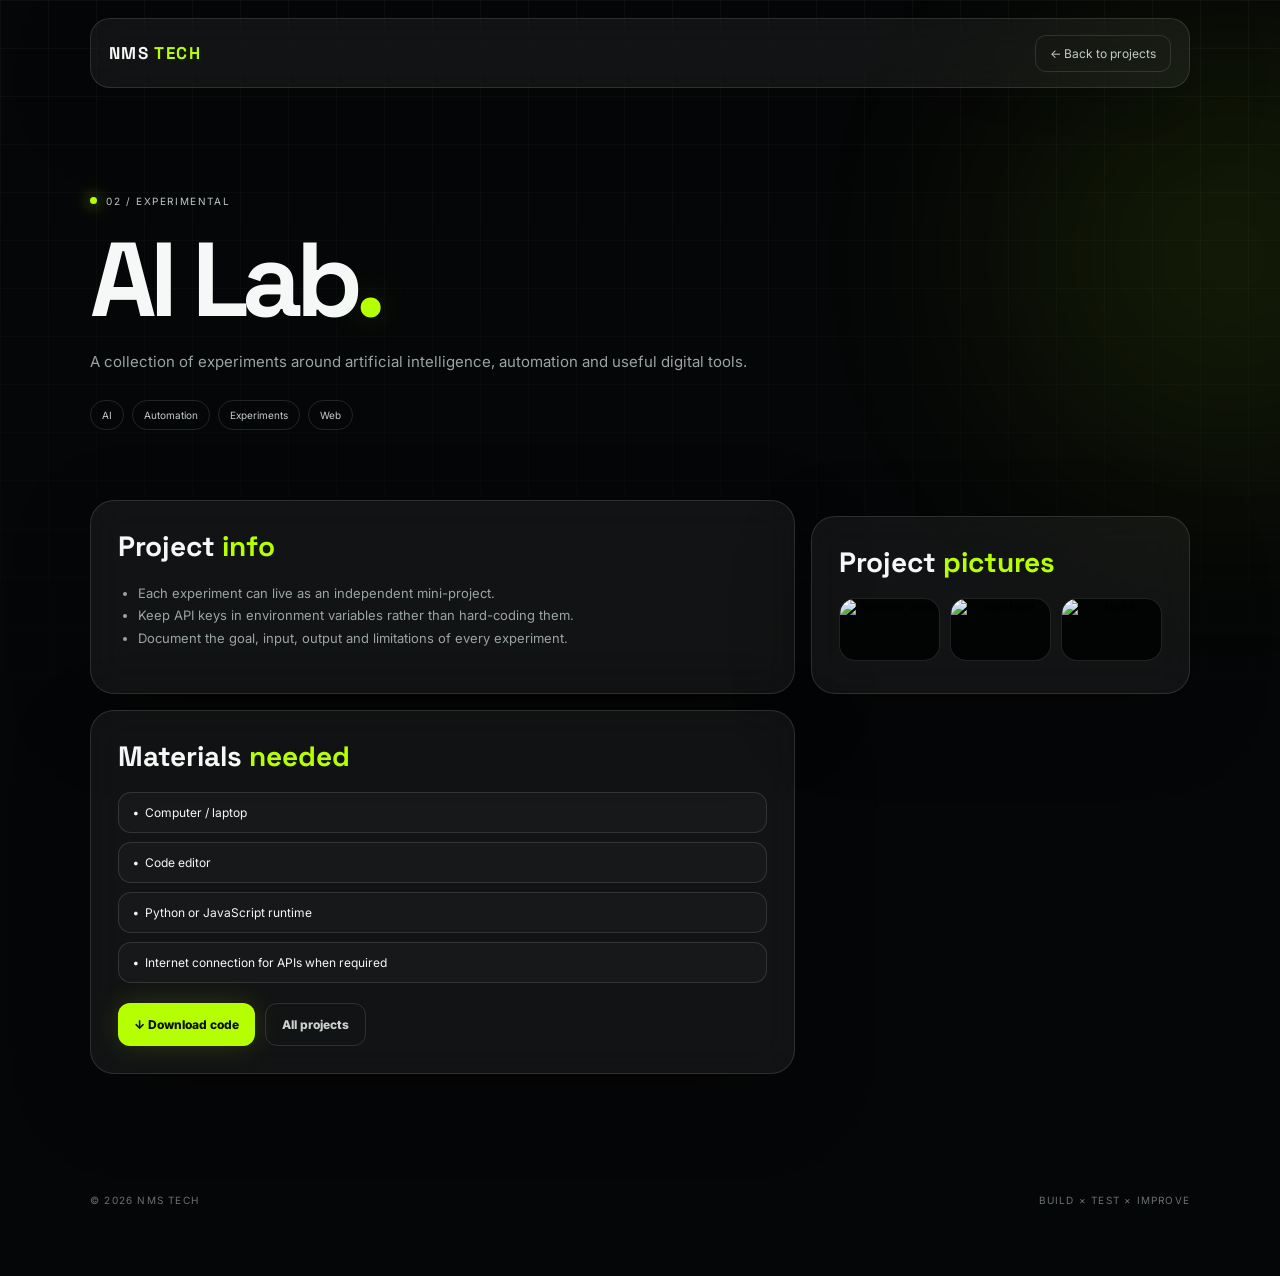
==== ai-lab.html @ 883e6a72 "Add files via upload" ====
<!DOCTYPE html><html lang="en"><head><meta charset="UTF-8"><meta name="viewport" content="width=device-width,initial-scale=1.0"><title>AI Lab — NMS TECH</title><link rel="stylesheet" href="project.css"></head><body>
<header class="topbar wrap glass"><a class="brand" href="../index.html#work">NMS <b>TECH</b></a><a class="back" href="../index.html#work">← Back to projects</a></header>
<main class="wrap"><section class="hero"><div class="eyebrow"><i class="dot"></i>02 / EXPERIMENTAL</div><h1>AI Lab<span>.</span></h1><p class="lead">A collection of experiments around artificial intelligence, automation and useful digital tools.</p><div class="tags"><span class="tag">AI</span><span class="tag">Automation</span><span class="tag">Experiments</span><span class="tag">Web</span></div></section>
<section class="grid"><div><article class="panel glass"><h2>Project <span>info</span></h2><ul><li>Each experiment can live as an independent mini-project.</li><li>Keep API keys in environment variables rather than hard-coding them.</li><li>Document the goal, input, output and limitations of every experiment.</li></ul></article>
</div>
<article class="panel glass" style="margin-top:16px"><h2>Project <span>pictures</span></h2><div class="gallery"><button class="thumb" data-image="images/ai-lab/1.svg" data-title="System view"><img src="images/ai-lab/1.svg" alt="System view"></button><button class="thumb" data-image="images/ai-lab/2.svg" data-title="Interface"><img src="images/ai-lab/2.svg" alt="Interface"></button><button class="thumb" data-image="images/ai-lab/3.svg" data-title="Build"><img src="images/ai-lab/3.svg" alt="Build"></button></div></article><aside class="panel glass"><h2>Materials <span>needed</span></h2><div class="materials"><div class="material"><b>•</b>Computer / laptop</div><div class="material"><b>•</b>Code editor</div><div class="material"><b>•</b>Python or JavaScript runtime</div><div class="material"><b>•</b>Internet connection for APIs when required</div></div><div class="actions"><a class="btn primary" href="../downloads/ai-lab-code.txt" download>↓ Download code</a><a class="btn secondary" href="../index.html#work">All projects</a></div></aside></section>
<footer class="footer"><span>© 2026 NMS TECH</span><span>BUILD × TEST × IMPROVE</span></footer></main><div class="modal" id="imageModal" aria-hidden="true"><div class="modal-card"><button class="close-modal" id="closeModal" aria-label="Close">×</button><img id="modalImage" src="" alt=""><div class="modal-info"><strong id="modalTitle">Project picture</strong><span>Click outside to close</span></div></div></div><script>const modal=document.getElementById('imageModal'),img=document.getElementById('modalImage'),ttl=document.getElementById('modalTitle');document.querySelectorAll('.thumb').forEach(t=>t.onclick=()=>{img.src=t.dataset.image;img.alt=t.dataset.title;ttl.textContent=t.dataset.title;modal.classList.add('open')});function closeModal(){modal.classList.remove('open');img.src=''}document.getElementById('closeModal').onclick=closeModal;modal.onclick=e=>{if(e.target===modal)closeModal()};document.onkeydown=e=>{if(e.key==='Escape')closeModal()};</script></body></html>
---- project.css ----
@import url('https://fonts.googleapis.com/css2?family=Inter:wght@400;500;600;700;800&family=Space+Grotesk:wght@400;500;600;700&display=swap');
:root{--bg:#050607;--text:#f5f8f6;--muted:#9ba5a0;--neon:#b6ff00;--cyan:#00e5ff;--line:rgba(255,255,255,.12);--glass:rgba(255,255,255,.055)}
*{box-sizing:border-box}html{scroll-behavior:smooth}body{margin:0;background:var(--bg);color:var(--text);font-family:Inter,sans-serif;overflow-x:hidden}
body:before{content:"";position:fixed;inset:0;z-index:-3;background-image:linear-gradient(rgba(255,255,255,.035) 1px,transparent 1px),linear-gradient(90deg,rgba(255,255,255,.035) 1px,transparent 1px);background-size:48px 48px;mask-image:linear-gradient(to bottom,black,transparent 90%)}
body:after{content:"";position:fixed;width:420px;height:420px;right:-160px;top:5%;border-radius:50%;background:var(--neon);filter:blur(130px);opacity:.1;z-index:-2}
a{color:inherit;text-decoration:none}.wrap{width:min(1100px,calc(100% - 36px));margin:auto}.glass{background:var(--glass);border:1px solid var(--line);backdrop-filter:blur(18px);box-shadow:0 25px 80px rgba(0,0,0,.25)}
.topbar{height:70px;margin:18px auto 0;border-radius:20px;display:flex;align-items:center;justify-content:space-between;padding:0 18px;position:sticky;top:18px;z-index:10}.brand{font:800 17px "Space Grotesk";letter-spacing:.08em}.brand b{color:var(--neon)}.back{font-size:12px;color:#c4cbc7;border:1px solid var(--line);padding:10px 14px;border-radius:11px}.back:hover{border-color:rgba(182,255,0,.4);color:var(--neon)}
.hero{padding:100px 0 50px}.eyebrow{display:inline-flex;gap:9px;align-items:center;color:#bfc8c3;font-size:10px;letter-spacing:.16em}.dot{width:7px;height:7px;border-radius:50%;background:var(--neon);box-shadow:0 0 16px var(--neon)}h1{font:800 clamp(52px,9vw,105px)/.9 "Space Grotesk";letter-spacing:-.065em;margin:25px 0 20px}h1 span{color:var(--neon);text-shadow:0 0 35px rgba(182,255,0,.2)}.lead{max-width:700px;color:var(--muted);line-height:1.8;font-size:15px}.tags{display:flex;flex-wrap:wrap;gap:8px;margin-top:25px}.tag{border:1px solid var(--line);border-radius:999px;padding:8px 11px;font-size:10px;color:#c4ccc7}
.grid{display:grid;grid-template-columns:1.3fr .7fr;gap:16px;margin:20px 0 90px}.panel{border-radius:24px;padding:27px}.panel h2{font:700 28px "Space Grotesk";margin:0 0 18px}.panel h2 span{color:var(--neon)}.panel p,.panel li{color:var(--muted);line-height:1.75;font-size:13px}.panel ul{padding-left:20px}.materials{display:grid;gap:9px}.material{padding:12px 14px;border:1px solid var(--line);border-radius:13px;background:rgba(255,255,255,.025);font-size:12px}.material b{color:var(--text);margin-right:6px}.video{margin-top:16px;aspect-ratio:16/9;border-radius:18px;border:1px dashed rgba(0,229,255,.35);display:grid;place-items:center;text-align:center;background:linear-gradient(135deg,rgba(0,229,255,.04),rgba(182,255,0,.035));overflow:hidden}.video .play{width:58px;height:58px;border-radius:50%;border:1px solid rgba(182,255,0,.5);display:grid;place-items:center;color:var(--neon);font-size:20px;margin:auto auto 12px}.video p{margin:0;color:#89938e}.actions{display:flex;gap:10px;flex-wrap:wrap;margin-top:20px}.btn{display:inline-flex;align-items:center;gap:10px;border-radius:12px;padding:13px 16px;font-weight:800;font-size:12px}.primary{background:var(--neon);color:#081000;box-shadow:0 0 28px rgba(182,255,0,.15)}.secondary{border:1px solid var(--line);color:#cbd2ce}.code{margin-top:90px}.code pre{white-space:pre-wrap;overflow:auto;background:#020303;border:1px solid var(--line);padding:18px;border-radius:15px;color:#b7c1bc;font:12px/1.7 ui-monospace,SFMono-Regular,Consolas,monospace}.footer{padding:30px 0 70px;color:#69726d;font-size:10px;letter-spacing:.12em;display:flex;justify-content:space-between}@media(max-width:800px){.grid{grid-template-columns:1fr}.topbar{position:relative;top:0}.hero{padding-top:65px}.footer{display:block;line-height:2.2}}
.gallery{margin-top:16px;display:grid;grid-template-columns:repeat(3,1fr);gap:10px}.thumb{padding:0;border:1px solid var(--line);border-radius:16px;overflow:hidden;background:#020303;cursor:pointer;position:relative;aspect-ratio:16/10}.thumb img{width:100%;height:100%;object-fit:cover;display:block;transition:transform .35s ease,filter .35s ease}.thumb:after{content:"VIEW";position:absolute;right:9px;bottom:9px;font-size:9px;font-weight:800;letter-spacing:.12em;padding:6px 8px;border:1px solid rgba(182,255,0,.4);border-radius:8px;background:rgba(5,6,7,.72);color:var(--neon);opacity:0;transform:translateY(5px);transition:.25s}.thumb:hover img{transform:scale(1.05);filter:saturate(1.15)}.thumb:hover:after{opacity:1;transform:none}.modal{position:fixed;inset:0;background:rgba(0,0,0,.78);backdrop-filter:blur(14px);display:none;align-items:center;justify-content:center;padding:24px;z-index:100}.modal.open{display:flex}.modal-card{width:min(1000px,96vw);max-height:90vh;background:#070909;border:1px solid rgba(0,229,255,.28);border-radius:24px;box-shadow:0 30px 100px rgba(0,0,0,.65);overflow:hidden;position:relative}.modal-card img{width:100%;max-height:72vh;object-fit:contain;display:block;background:#020303}.modal-info{padding:14px 18px;display:flex;justify-content:space-between;align-items:center;gap:15px}.modal-info strong{font:700 18px "Space Grotesk"}.modal-info span{font-size:11px;color:var(--muted)}.close-modal{position:absolute;right:14px;top:14px;width:40px;height:40px;border-radius:12px;border:1px solid rgba(255,255,255,.18);background:rgba(5,6,7,.8);color:#fff;font-size:20px;cursor:pointer;z-index:2}.app-btn{background:linear-gradient(135deg,var(--cyan),var(--neon));color:#041014;box-shadow:0 0 28px rgba(0,229,255,.14)}@media(max-width:650px){.gallery{grid-template-columns:1fr 1fr}.modal{padding:12px}.modal-card{border-radius:18px}}
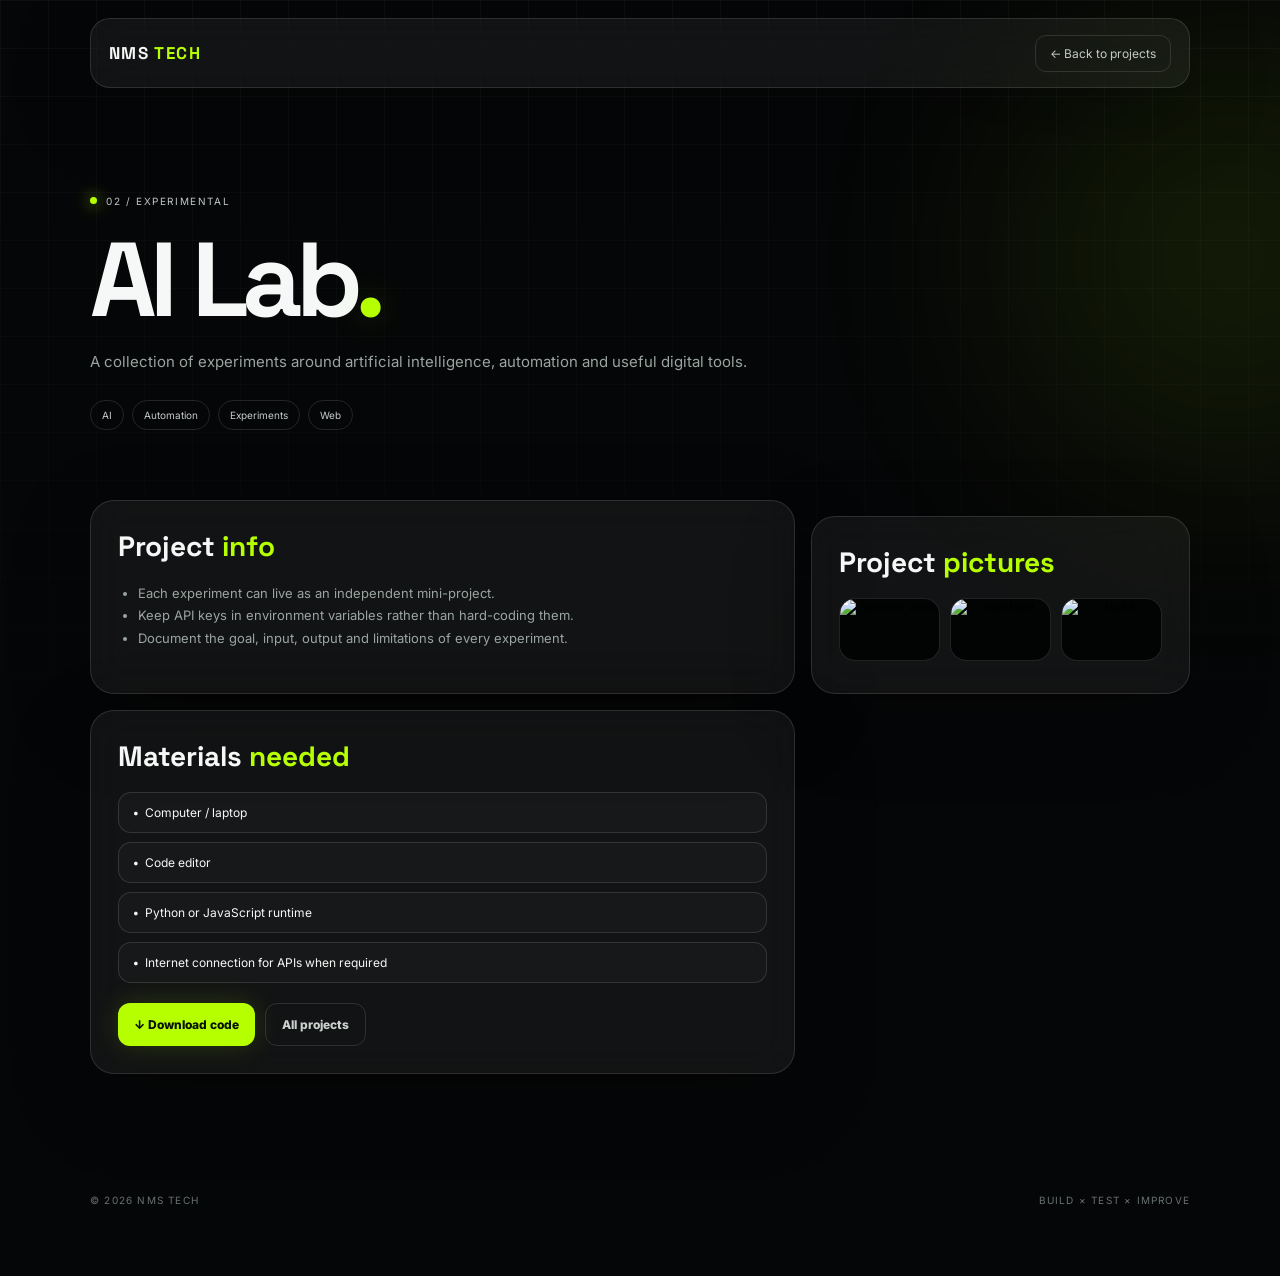
==== commit ef36b297: "Add files via upload" ====
--- a/ai-lab.html
+++ b/ai-lab.html
@@ -1,7 +1,7 @@
 <!DOCTYPE html><html lang="en"><head><meta charset="UTF-8"><meta name="viewport" content="width=device-width,initial-scale=1.0"><title>AI Lab — NMS TECH</title><link rel="stylesheet" href="project.css"></head><body>
-<header class="topbar wrap glass"><a class="brand" href="../index.html#work">NMS <b>TECH</b></a><a class="back" href="../index.html#work">← Back to projects</a></header>
+<header class="topbar wrap glass"><a class="brand" href="index.html#work">NMS <b>TECH</b></a><a class="back" href="index.html#work">← Back to projects</a></header>
 <main class="wrap"><section class="hero"><div class="eyebrow"><i class="dot"></i>02 / EXPERIMENTAL</div><h1>AI Lab<span>.</span></h1><p class="lead">A collection of experiments around artificial intelligence, automation and useful digital tools.</p><div class="tags"><span class="tag">AI</span><span class="tag">Automation</span><span class="tag">Experiments</span><span class="tag">Web</span></div></section>
 <section class="grid"><div><article class="panel glass"><h2>Project <span>info</span></h2><ul><li>Each experiment can live as an independent mini-project.</li><li>Keep API keys in environment variables rather than hard-coding them.</li><li>Document the goal, input, output and limitations of every experiment.</li></ul></article>
 </div>
-<article class="panel glass" style="margin-top:16px"><h2>Project <span>pictures</span></h2><div class="gallery"><button class="thumb" data-image="images/ai-lab/1.svg" data-title="System view"><img src="images/ai-lab/1.svg" alt="System view"></button><button class="thumb" data-image="images/ai-lab/2.svg" data-title="Interface"><img src="images/ai-lab/2.svg" alt="Interface"></button><button class="thumb" data-image="images/ai-lab/3.svg" data-title="Build"><img src="images/ai-lab/3.svg" alt="Build"></button></div></article><aside class="panel glass"><h2>Materials <span>needed</span></h2><div class="materials"><div class="material"><b>•</b>Computer / laptop</div><div class="material"><b>•</b>Code editor</div><div class="material"><b>•</b>Python or JavaScript runtime</div><div class="material"><b>•</b>Internet connection for APIs when required</div></div><div class="actions"><a class="btn primary" href="../downloads/ai-lab-code.txt" download>↓ Download code</a><a class="btn secondary" href="../index.html#work">All projects</a></div></aside></section>
+<article class="panel glass" style="margin-top:16px"><h2>Project <span>pictures</span></h2><div class="gallery"><button class="thumb" data-image="images/ai-lab/1.svg" data-title="System view"><img src="images/ai-lab/1.svg" alt="System view"></button><button class="thumb" data-image="images/ai-lab/2.svg" data-title="Interface"><img src="images/ai-lab/2.svg" alt="Interface"></button><button class="thumb" data-image="images/ai-lab/3.svg" data-title="Build"><img src="images/ai-lab/3.svg" alt="Build"></button></div></article><aside class="panel glass"><h2>Materials <span>needed</span></h2><div class="materials"><div class="material"><b>•</b>Computer / laptop</div><div class="material"><b>•</b>Code editor</div><div class="material"><b>•</b>Python or JavaScript runtime</div><div class="material"><b>•</b>Internet connection for APIs when required</div></div><div class="actions"><a class="btn primary" href="downloads/ai-lab-code.txt" download>↓ Download code</a><a class="btn secondary" href="index.html#work">All projects</a></div></aside></section>
 <footer class="footer"><span>© 2026 NMS TECH</span><span>BUILD × TEST × IMPROVE</span></footer></main><div class="modal" id="imageModal" aria-hidden="true"><div class="modal-card"><button class="close-modal" id="closeModal" aria-label="Close">×</button><img id="modalImage" src="" alt=""><div class="modal-info"><strong id="modalTitle">Project picture</strong><span>Click outside to close</span></div></div></div><script>const modal=document.getElementById('imageModal'),img=document.getElementById('modalImage'),ttl=document.getElementById('modalTitle');document.querySelectorAll('.thumb').forEach(t=>t.onclick=()=>{img.src=t.dataset.image;img.alt=t.dataset.title;ttl.textContent=t.dataset.title;modal.classList.add('open')});function closeModal(){modal.classList.remove('open');img.src=''}document.getElementById('closeModal').onclick=closeModal;modal.onclick=e=>{if(e.target===modal)closeModal()};document.onkeydown=e=>{if(e.key==='Escape')closeModal()};</script></body></html>
